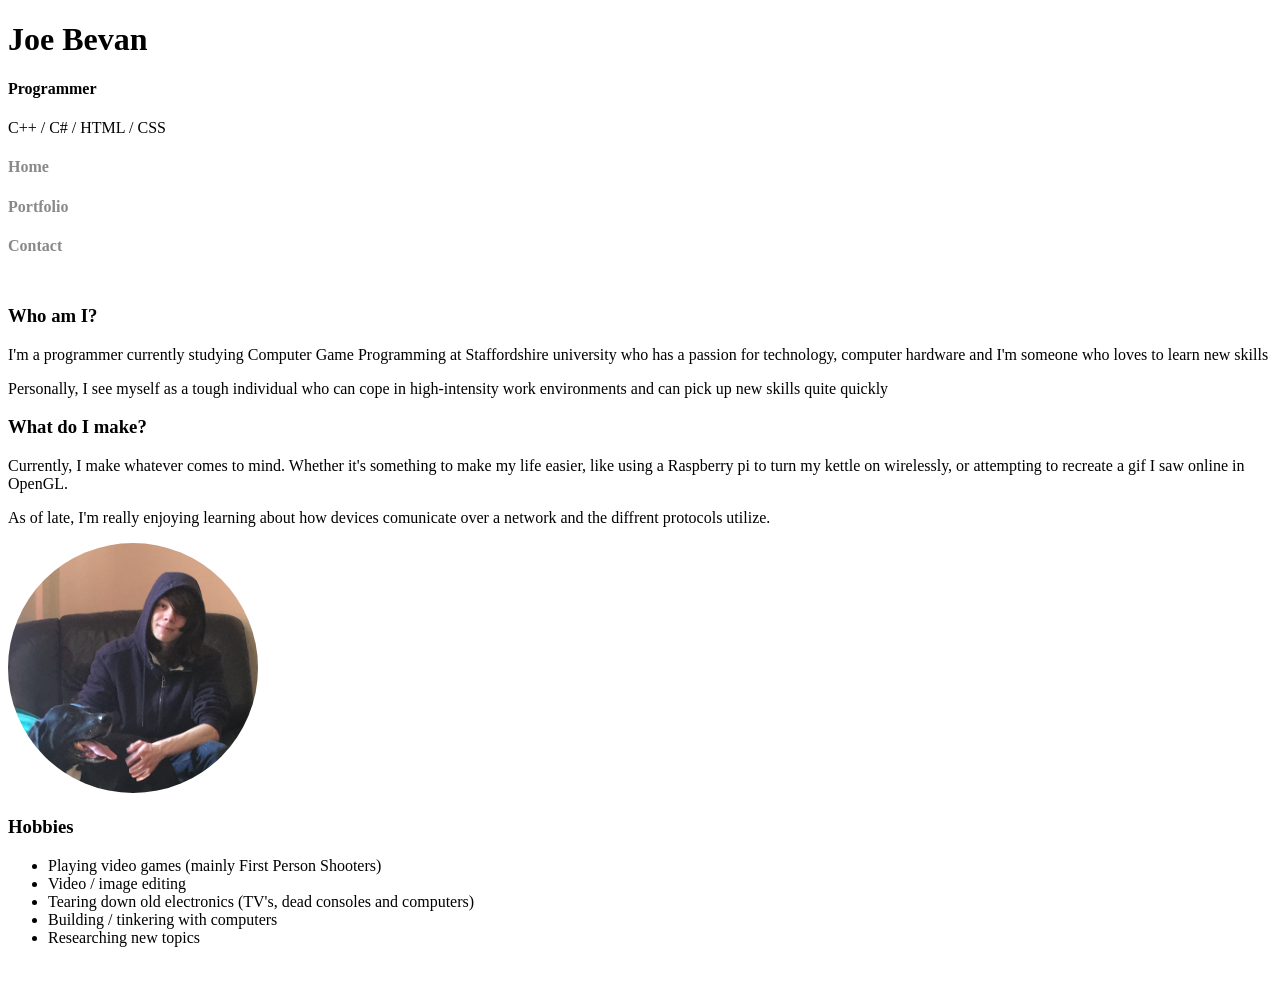
==== index.html @ a630e760 "Added new bullet point to index.html" ====
﻿<!DOCTYPE html>
<html lang="en">
<head>
    <meta charset="utf-8" />
    <title>Home</title>

    <link href="StyleSheet.css" rel="stylesheet" />
    <link href="Content/bootstrap.min.css" rel="stylesheet" />
    <script src="Scripts/jquery-3.0.0.min.js"></script>
    <script src="Scripts/bootstrap.min.js"></script>

</head>

<body>
    <div class="TopBanner">
        <!--Nav bar-->
            <div class="jumbotron text-center shadow">
                <h1>Joe Bevan</h1>
                <h4>Programmer</h4>
                <p>C++ / C# / HTML / CSS</p>

                <div class="container">
                    <div class="row">
                        <div class="col-lg-4 col-md-4 col-sm-12">
                            <a href="#"><h4>Home</h4></a>
                        </div>

                        <div class="col-lg-4 col-md-4 col-sm-12">
                            <a href="Portfolio.html"><h4>Portfolio</h4></a>
                        </div>

                        <div class="col-lg-4 col-md-4 col-sm-12">
                            <a href="ContactMe.html"><h4>Contact</h4></a>
                        </div>

                    </div>
                </div>
            </div>
    </div>


    <div class="Content">
        <div class="container shadow">
            <div class="padding row">
                <!--Who I am-->
                <div class="col-sm-12 col-md-6 col-lg-4">
                    <h3>Who am I?</h3>
                    <p>I'm a programmer currently studying Computer Game Programming at Staffordshire university who has a passion for technology, computer hardware and I'm someone who loves to learn new skills</p>
                    <p>Personally, I see myself as a tough individual who can cope in high-intensity work environments and can pick up new skills quite quickly</p>
                </div>

                <!--What I make-->
                <div class="col-sm-12 col-md-6 col-lg-4">
                    <h3>What do I make?</h3>
                    <p>Currently, I make whatever comes to mind. Whether it's something to make my life easier, like using a Raspberry pi to turn my kettle on wirelessly, or attempting to recreate a gif I saw online in OpenGL.</p>
                    <p>As of late, I'm really enjoying learning about how devices comunicate over a network and the diffrent protocols utilize.</p>
                </div>

                <!--Profile picture-->
                <div class="col-sm-12 col-md-6 col-lg-4 text-center">
                    <img id="rcorners1" src="Images/Social_profile_pic.png" width="250" height="250" alt="A picture of me" />
                </div>

                <!--Hobbies-->
                <div class="col-sm-12 col-md-6 col-lg-4">
                    <h3>Hobbies</h3>
                    <ul>
                    	<li>Playing video games (mainly First Person Shooters)</li>
                    	<li>Video / image editing</li>
                        <li>Tearing down old electronics (TV's, dead consoles and computers)</li>
                        <li>Building / tinkering with computers</li>
                        <li>Researching new topics</li> 

                    </ul>
                </div>


            </div>
        </div> 
    </div>


</body>
</html>
---- StyleSheet.css ----
﻿div a:link {
    color: #898989;
    text-decoration: none;
}

/* visited link */
div a:visited {
    color: #898989;
    text-decoration: none;
}

/* mouse over link */
div a:hover {
    color: lightgrey;
    text-decoration: none;
}

/* selected link */
div a:active {
    color: black;
    text-decoration: none;
}


.padding {
    padding-top: 10px;
    padding-bottom: 10px;
}


#rcorners1 {
    border-radius: 50%;
}

.TopBanner {
    animation: TopBannerSlide 1s normal;
}

.Content {
    animation: ContentSlide 1.5s normal;
}

@keyframes TopBannerSlide {
    0% {
        transform: translate(0px, -400px);
        opacity: 0;
        animation-timing-function: ease-out;
    }
    50% {
        transform: translate(0px, 0px);
        opacity: 30;
    }
    100% {
        transform: translate(0px, 0px);
        opacity: 100;
   
    }
}

@keyframes ContentSlide {
    0% {
        opacity: 0;
        transform: translate(0px, 600px);
        animation-timing-function: ease-out;
    }

    50% {
        opacity: 20;
        transform: translate(0px, 0px);
    }

    100% {
        transform: translate(0px, 0px);
        opacity: 100;
    }
}
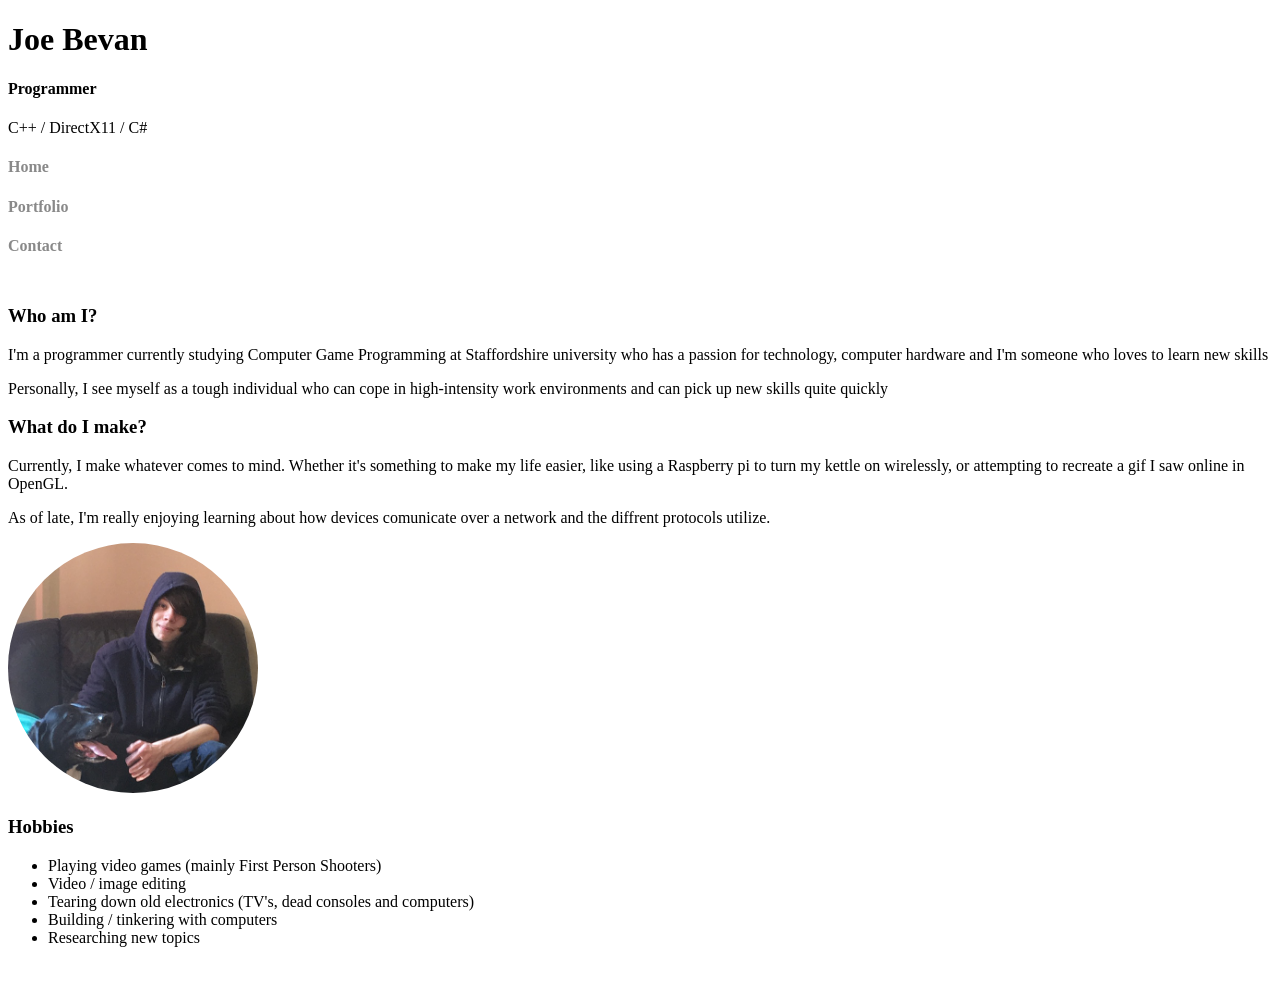
==== commit 3abb5d3f: "Updated index.html - Updated C++ / C# / HTML / CSS to reflect more of what I do" ====
--- a/index.html
+++ b/index.html
@@ -17,7 +17,7 @@
             <div class="jumbotron text-center shadow">
                 <h1>Joe Bevan</h1>
                 <h4>Programmer</h4>
-                <p>C++ / C# / HTML / CSS</p>
+                <p>C++ / DirectX11 / C#</p>
 
                 <div class="container">
                     <div class="row">
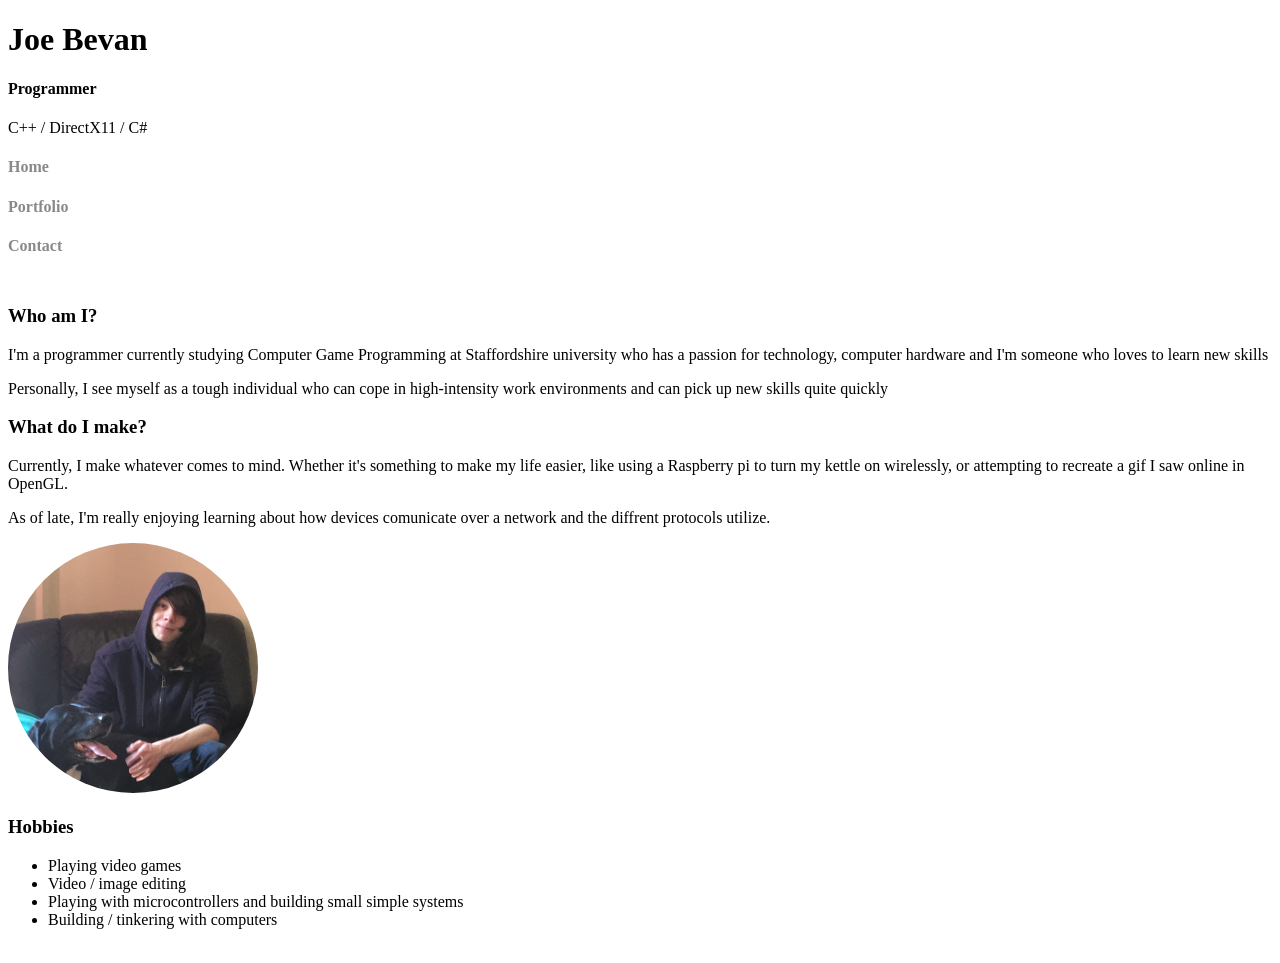
==== commit 9aa31931: "Re-ordered Portfolio - made most recent things at the top - Tweeked index.html to show my hobbies be" ====
--- a/index.html
+++ b/index.html
@@ -1,84 +1,92 @@
-﻿<!DOCTYPE html>
+﻿
+<!DOCTYPE html>
 <html lang="en">
+
 <head>
-    <meta charset="utf-8" />
-    <title>Home</title>
+  <meta charset="utf-8" />
+  <title>Home</title>
 
-    <link href="StyleSheet.css" rel="stylesheet" />
-    <link href="Content/bootstrap.min.css" rel="stylesheet" />
-    <script src="Scripts/jquery-3.0.0.min.js"></script>
-    <script src="Scripts/bootstrap.min.js"></script>
+  <link href="StyleSheet.css" rel="stylesheet" />
+  <link href="Content/bootstrap.min.css" rel="stylesheet" />
+  <script src="Scripts/jquery-3.0.0.min.js"></script>
+  <script src="Scripts/bootstrap.min.js"></script>
 
 </head>
 
 <body>
-    <div class="TopBanner">
-        <!--Nav bar-->
-            <div class="jumbotron text-center shadow">
-                <h1>Joe Bevan</h1>
-                <h4>Programmer</h4>
-                <p>C++ / DirectX11 / C#</p>
+  <div class="TopBanner">
+    <!--Nav bar-->
+    <div class="jumbotron text-center shadow">
+      <h1>Joe Bevan</h1>
+      <h4>Programmer</h4>
+      <p>C++ / DirectX11 / C#</p>
 
-                <div class="container">
-                    <div class="row">
-                        <div class="col-lg-4 col-md-4 col-sm-12">
-                            <a href="#"><h4>Home</h4></a>
-                        </div>
+      <div class="container">
+        <div class="row">
+          <div class="col-lg-4 col-md-4 col-sm-12">
+            <a href="#">
+              <h4>Home</h4>
+            </a>
+          </div>
 
-                        <div class="col-lg-4 col-md-4 col-sm-12">
-                            <a href="Portfolio.html"><h4>Portfolio</h4></a>
-                        </div>
+          <div class="col-lg-4 col-md-4 col-sm-12">
+            <a href="Portfolio.html">
+              <h4>Portfolio</h4>
+            </a>
+          </div>
 
-                        <div class="col-lg-4 col-md-4 col-sm-12">
-                            <a href="ContactMe.html"><h4>Contact</h4></a>
-                        </div>
+          <div class="col-lg-4 col-md-4 col-sm-12">
+            <a href="ContactMe.html">
+              <h4>Contact</h4>
+            </a>
+          </div>
 
-                    </div>
-                </div>
-            </div>
+        </div>
+      </div>
     </div>
+  </div>
 
 
-    <div class="Content">
-        <div class="container shadow">
-            <div class="padding row">
-                <!--Who I am-->
-                <div class="col-sm-12 col-md-6 col-lg-4">
-                    <h3>Who am I?</h3>
-                    <p>I'm a programmer currently studying Computer Game Programming at Staffordshire university who has a passion for technology, computer hardware and I'm someone who loves to learn new skills</p>
-                    <p>Personally, I see myself as a tough individual who can cope in high-intensity work environments and can pick up new skills quite quickly</p>
-                </div>
+  <div class="Content">
+    <div class="container shadow">
+      <div class="padding row">
+        <!--Who I am-->
+        <div class="col-sm-12 col-md-6 col-lg-4">
+          <h3>Who am I?</h3>
+          <p>I'm a programmer currently studying Computer Game Programming at Staffordshire university who has a passion for technology, computer hardware and I'm someone who loves to learn new skills</p>
+          <p>Personally, I see myself as a tough individual who can cope in high-intensity work environments and can pick up new skills quite quickly</p>
+        </div>
 
-                <!--What I make-->
-                <div class="col-sm-12 col-md-6 col-lg-4">
-                    <h3>What do I make?</h3>
-                    <p>Currently, I make whatever comes to mind. Whether it's something to make my life easier, like using a Raspberry pi to turn my kettle on wirelessly, or attempting to recreate a gif I saw online in OpenGL.</p>
-                    <p>As of late, I'm really enjoying learning about how devices comunicate over a network and the diffrent protocols utilize.</p>
-                </div>
+        <!--What I make-->
+        <div class="col-sm-12 col-md-6 col-lg-4">
+          <h3>What do I make?</h3>
+          <p>Currently, I make whatever comes to mind. Whether it's something to make my life easier, like using a Raspberry pi to turn my kettle on wirelessly, or attempting to recreate a gif I saw online in OpenGL.</p>
+          <p>As of late, I'm really enjoying learning about how devices comunicate over a network and the diffrent protocols utilize.</p>
+        </div>
 
-                <!--Profile picture-->
-                <div class="col-sm-12 col-md-6 col-lg-4 text-center">
-                    <img id="rcorners1" src="Images/Social_profile_pic.png" width="250" height="250" alt="A picture of me" />
-                </div>
+        <!--Profile picture-->
+        <div class="col-sm-12 col-md-6 col-lg-4 text-center">
+          <img id="rcorners1" src="Images/Social_profile_pic.png" width="250" height="250" alt="A picture of me" />
+        </div>
 
-                <!--Hobbies-->
-                <div class="col-sm-12 col-md-6 col-lg-4">
-                    <h3>Hobbies</h3>
-                    <ul>
-                    	<li>Playing video games (mainly First Person Shooters)</li>
-                    	<li>Video / image editing</li>
-                        <li>Tearing down old electronics (TV's, dead consoles and computers)</li>
-                        <li>Building / tinkering with computers</li>
-                        <li>Researching new topics</li> 
+        <!--Hobbies-->
+        <div class="col-sm-12 col-md-6 col-lg-4">
+          <h3>Hobbies</h3>
+          <ul>
+            <li>Playing video games</li>
+            <li>Video / image editing</li>
+            <li>Playing with microcontrollers and building small simple systems</li>
+            <li>Building / tinkering with computers</li>
 
-                    </ul>
-                </div>
+          </ul>
+        </div>
 
 
-            </div>
-        </div> 
+      </div>
     </div>
+  </div>
 
 
 </body>
+
 </html>
--- a/StyleSheet.css
+++ b/StyleSheet.css
@@ -1,76 +1,75 @@
-﻿div a:link {
-    color: #898989;
-    text-decoration: none;
+div a:link {
+  color: #898989;
+  text-decoration: none;
 }
 
 /* visited link */
 div a:visited {
-    color: #898989;
-    text-decoration: none;
+  color: #898989;
+  text-decoration: none;
 }
 
 /* mouse over link */
 div a:hover {
-    color: lightgrey;
-    text-decoration: none;
+  color: lightgrey;
+  text-decoration: none;
 }
 
 /* selected link */
 div a:active {
-    color: black;
-    text-decoration: none;
+  color: black;
+  text-decoration: none;
 }
 
-
 .padding {
-    padding-top: 10px;
-    padding-bottom: 10px;
+  padding-top: 10px;
+  padding-bottom: 10px;
 }
 
-
 #rcorners1 {
-    border-radius: 50%;
+  border-radius: 50%;
 }
 
 .TopBanner {
-    animation: TopBannerSlide 1s normal;
+  animation: TopBannerSlide 1s normal;
 }
 
 .Content {
-    animation: ContentSlide 1.5s normal;
+  animation: ContentSlide 1.5s normal;
 }
 
 @keyframes TopBannerSlide {
-    0% {
-        transform: translate(0px, -400px);
-        opacity: 0;
-        animation-timing-function: ease-out;
-    }
-    50% {
-        transform: translate(0px, 0px);
-        opacity: 30;
-    }
-    100% {
-        transform: translate(0px, 0px);
-        opacity: 100;
-   
-    }
+  0% {
+    transform: translate(0px, -400px);
+    opacity: 0;
+    animation-timing-function: ease-out;
+  }
+
+  50% {
+    transform: translate(0px, 0px);
+    opacity: 30;
+  }
+
+  100% {
+    transform: translate(0px, 0px);
+    opacity: 100;
+  }
 }
 
 @keyframes ContentSlide {
-    0% {
-        opacity: 0;
-        transform: translate(0px, 600px);
-        animation-timing-function: ease-out;
-    }
+  0% {
+    opacity: 0;
+    transform: translate(0px, 600px);
+    animation-timing-function: ease-out;
+  }
 
-    50% {
-        opacity: 20;
-        transform: translate(0px, 0px);
-    }
+  50% {
+    opacity: 20;
+    transform: translate(0px, 0px);
+  }
 
-    100% {
-        transform: translate(0px, 0px);
-        opacity: 100;
-    }
+  100% {
+    transform: translate(0px, 0px);
+    opacity: 100;
+  }
 }
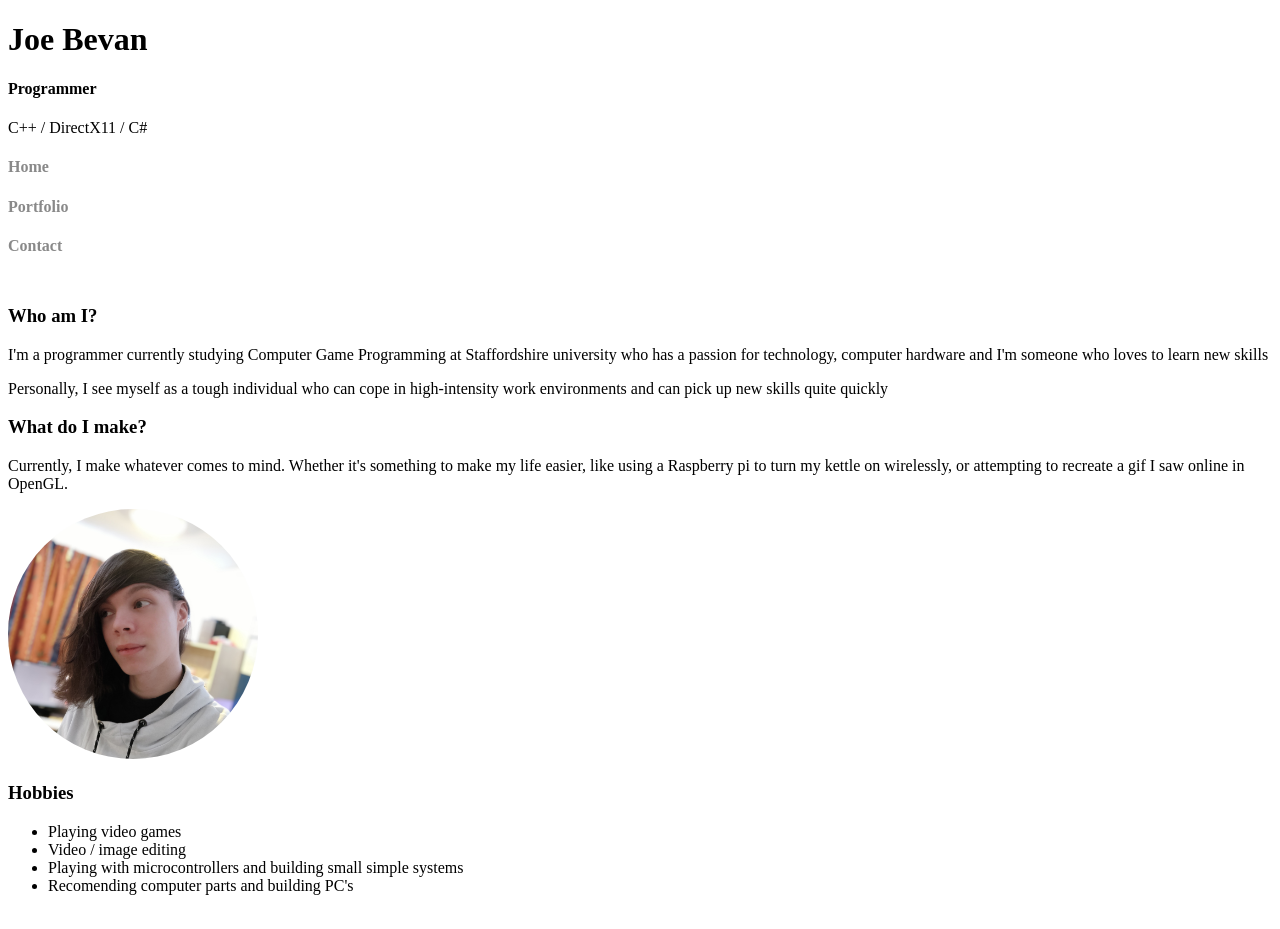
==== commit 77727623: "Added to portfolio, changed profile picture" ====
--- a/index.html
+++ b/index.html
@@ -61,12 +61,12 @@
         <div class="col-sm-12 col-md-6 col-lg-4">
           <h3>What do I make?</h3>
           <p>Currently, I make whatever comes to mind. Whether it's something to make my life easier, like using a Raspberry pi to turn my kettle on wirelessly, or attempting to recreate a gif I saw online in OpenGL.</p>
-          <p>As of late, I'm really enjoying learning about how devices comunicate over a network and the diffrent protocols utilize.</p>
+          <p></p>
         </div>
 
         <!--Profile picture-->
         <div class="col-sm-12 col-md-6 col-lg-4 text-center">
-          <img id="rcorners1" src="Images/Social_profile_pic.png" width="250" height="250" alt="A picture of me" />
+          <img id="rcorners1" src="Images/Selfie_pfp.jpg" width="250" height="250" alt="A picture of me" />
         </div>
 
         <!--Hobbies-->
@@ -76,7 +76,7 @@
             <li>Playing video games</li>
             <li>Video / image editing</li>
             <li>Playing with microcontrollers and building small simple systems</li>
-            <li>Building / tinkering with computers</li>
+            <li>Recomending computer parts and building PC's</li>
 
           </ul>
         </div>
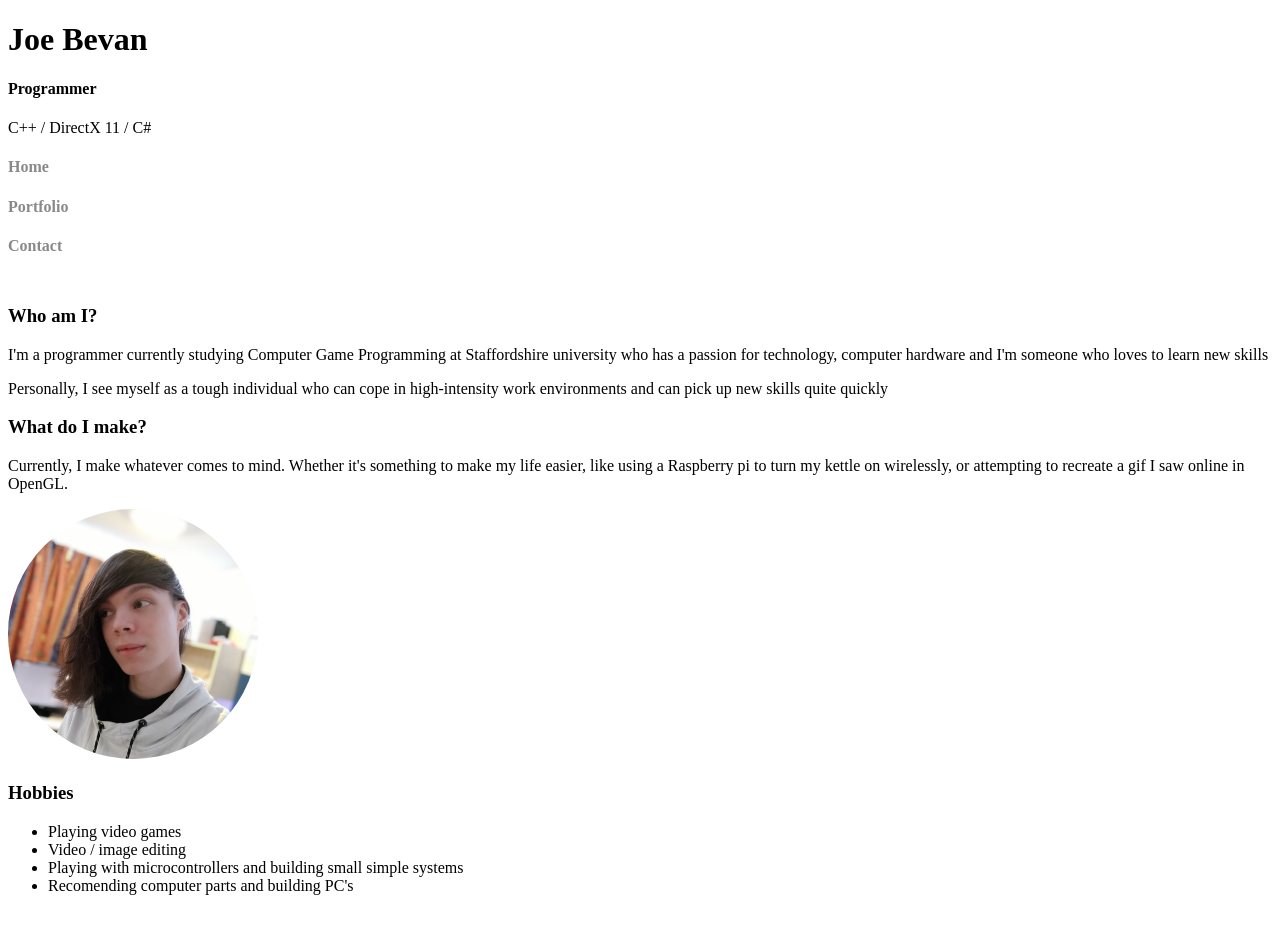
==== commit 2956ed8f: "Added discord bot to portfolio" ====
--- a/index.html
+++ b/index.html
@@ -19,7 +19,7 @@
     <div class="jumbotron text-center shadow">
       <h1>Joe Bevan</h1>
       <h4>Programmer</h4>
-      <p>C++ / DirectX11 / C#</p>
+      <p>C++ / DirectX 11 / C#</p>
 
       <div class="container">
         <div class="row">
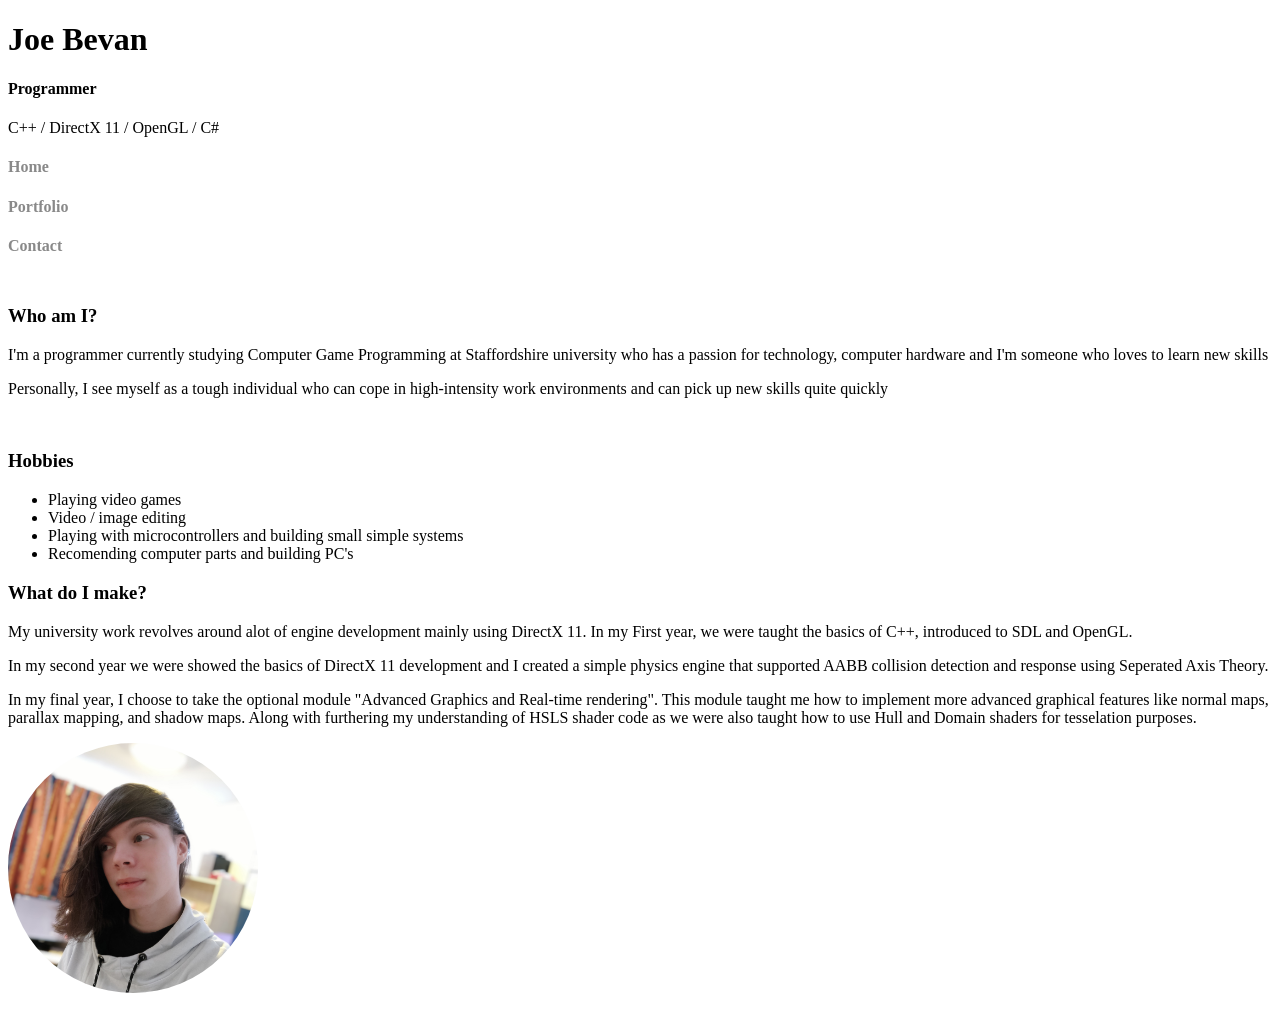
==== commit daa07351: "Updated portfolio - Added college work - Updated landing page to reflect more of what I do at uni" ====
--- a/index.html
+++ b/index.html
@@ -1,5 +1,4 @@
-﻿
-<!DOCTYPE html>
+﻿<!DOCTYPE html>
 <html lang="en">
 
 <head>
@@ -19,7 +18,7 @@
     <div class="jumbotron text-center shadow">
       <h1>Joe Bevan</h1>
       <h4>Programmer</h4>
-      <p>C++ / DirectX 11 / C#</p>
+      <p>C++ / DirectX 11 / OpenGL / C#</p>
 
       <div class="container">
         <div class="row">
@@ -53,35 +52,43 @@
         <!--Who I am-->
         <div class="col-sm-12 col-md-6 col-lg-4">
           <h3>Who am I?</h3>
-          <p>I'm a programmer currently studying Computer Game Programming at Staffordshire university who has a passion for technology, computer hardware and I'm someone who loves to learn new skills</p>
-          <p>Personally, I see myself as a tough individual who can cope in high-intensity work environments and can pick up new skills quite quickly</p>
+          <p>I'm a programmer currently studying Computer Game Programming at Staffordshire university who has a passion
+            for technology, computer hardware and I'm someone who loves to learn new skills</p>
+          <p>Personally, I see myself as a tough individual who can cope in high-intensity work environments and can
+            pick up new skills quite quickly</p>
+            <br>
+            <h3>Hobbies</h3>
+            <ul>
+              <li>Playing video games</li>
+              <li>Video / image editing</li>
+              <li>Playing with microcontrollers and building small simple systems</li>
+              <li>Recomending computer parts and building PC's</li>
+  
+            </ul>
         </div>
 
         <!--What I make-->
         <div class="col-sm-12 col-md-6 col-lg-4">
           <h3>What do I make?</h3>
-          <p>Currently, I make whatever comes to mind. Whether it's something to make my life easier, like using a Raspberry pi to turn my kettle on wirelessly, or attempting to recreate a gif I saw online in OpenGL.</p>
-          <p></p>
+          <p>My university work revolves around alot of engine development mainly using DirectX 11. In my First year, we
+            were taught the basics of C++, introduced to SDL and OpenGL.</p>
+          <p>In my second year we were showed the basics of DirectX 11 development and I created a simple
+            physics engine that supported AABB collision detection and response using Seperated Axis Theory.
+          </p>
+          <p>In my final year, I choose to take the optional module "Advanced Graphics and Real-time rendering". This
+            module
+            taught me how to implement more advanced graphical features like normal maps, parallax mapping, and shadow
+            maps.
+            Along with furthering my understanding of HSLS shader code as we were also taught how to use Hull and Domain
+            shaders
+            for tesselation purposes.
+          </p>
         </div>
 
         <!--Profile picture-->
         <div class="col-sm-12 col-md-6 col-lg-4 text-center">
           <img id="rcorners1" src="Images/Selfie_pfp.jpg" width="250" height="250" alt="A picture of me" />
         </div>
-
-        <!--Hobbies-->
-        <div class="col-sm-12 col-md-6 col-lg-4">
-          <h3>Hobbies</h3>
-          <ul>
-            <li>Playing video games</li>
-            <li>Video / image editing</li>
-            <li>Playing with microcontrollers and building small simple systems</li>
-            <li>Recomending computer parts and building PC's</li>
-
-          </ul>
-        </div>
-
-
       </div>
     </div>
   </div>
@@ -89,4 +96,4 @@
 
 </body>
 
-</html>
+</html>
--- a/StyleSheet.css
+++ b/StyleSheet.css
@@ -73,3 +73,14 @@
     opacity: 100;
   }
 }
+
+.box {
+  margin: auto;
+  width: 600px; 
+  height: auto;
+  padding: 20px;
+  box-sizing: border-box;
+  text-align: justify;
+  overflow-wrap: break-word;
+  word-wrap: break-word;
+}
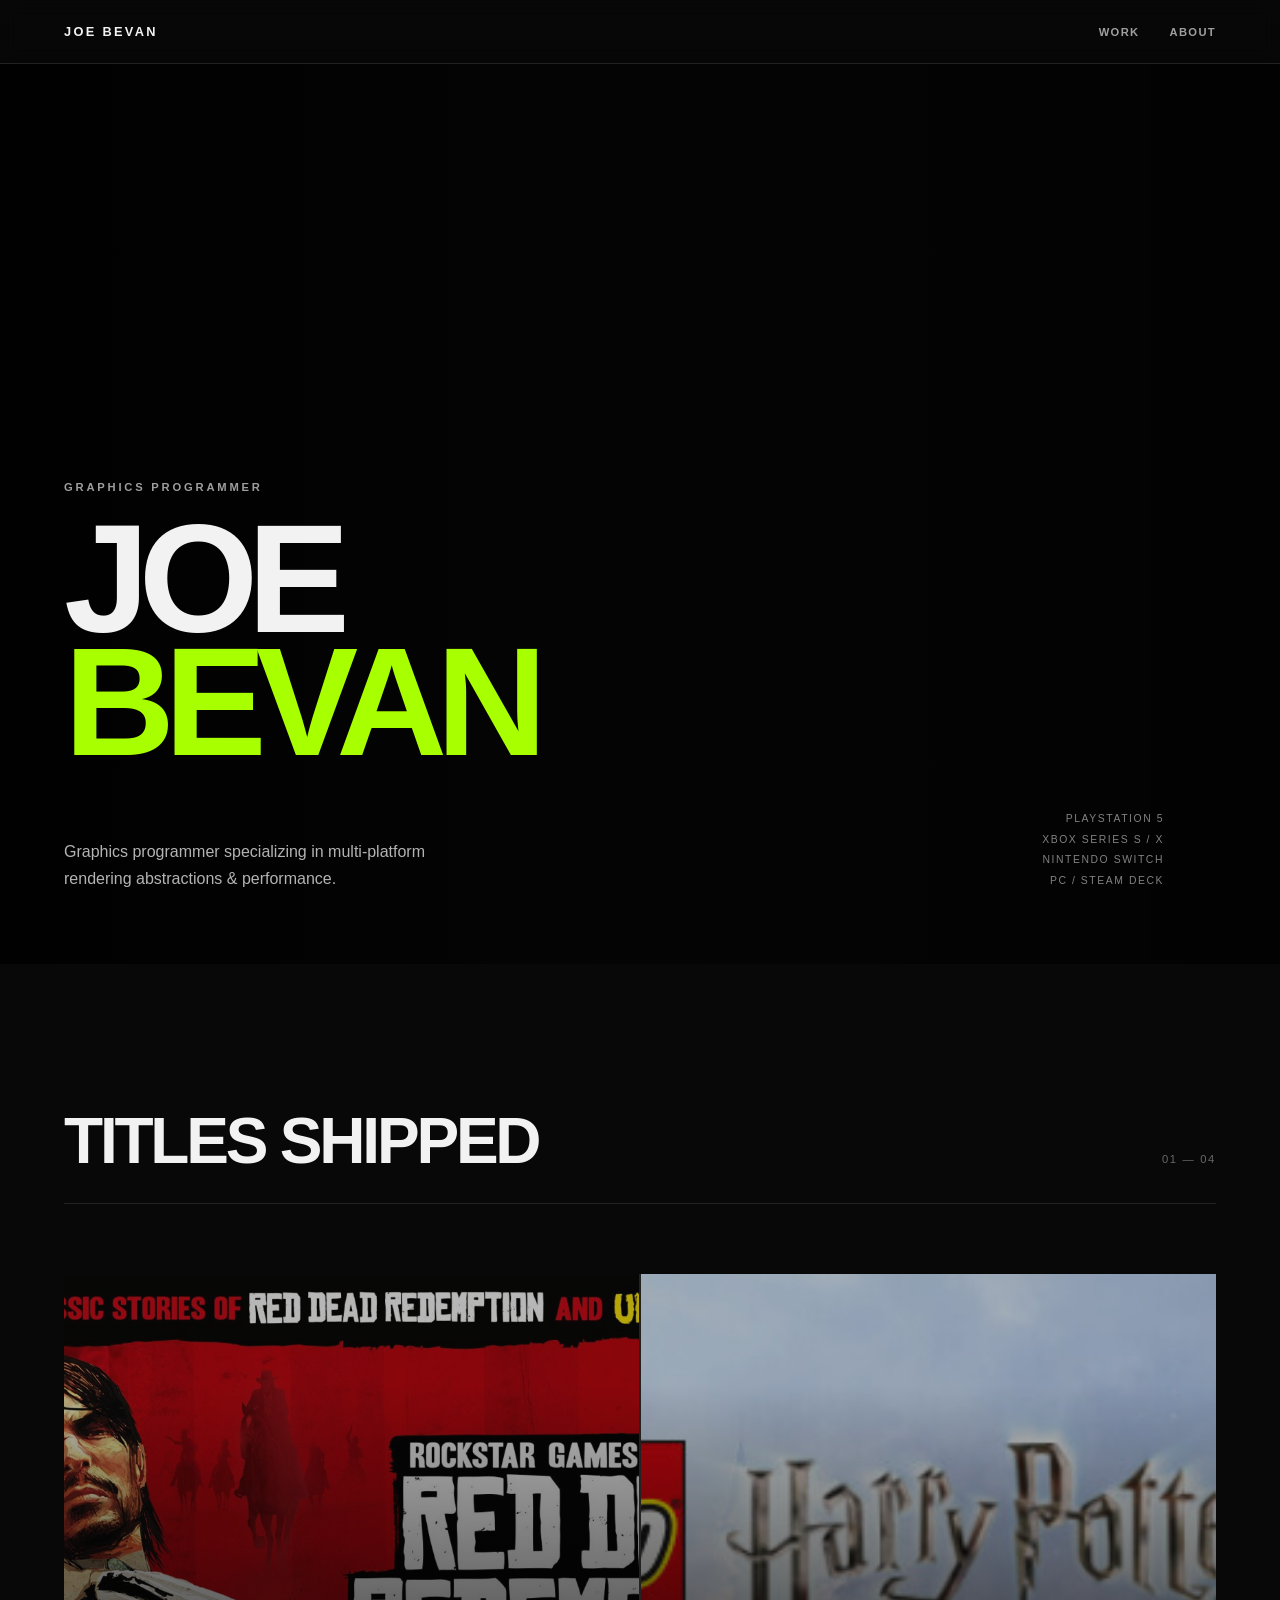
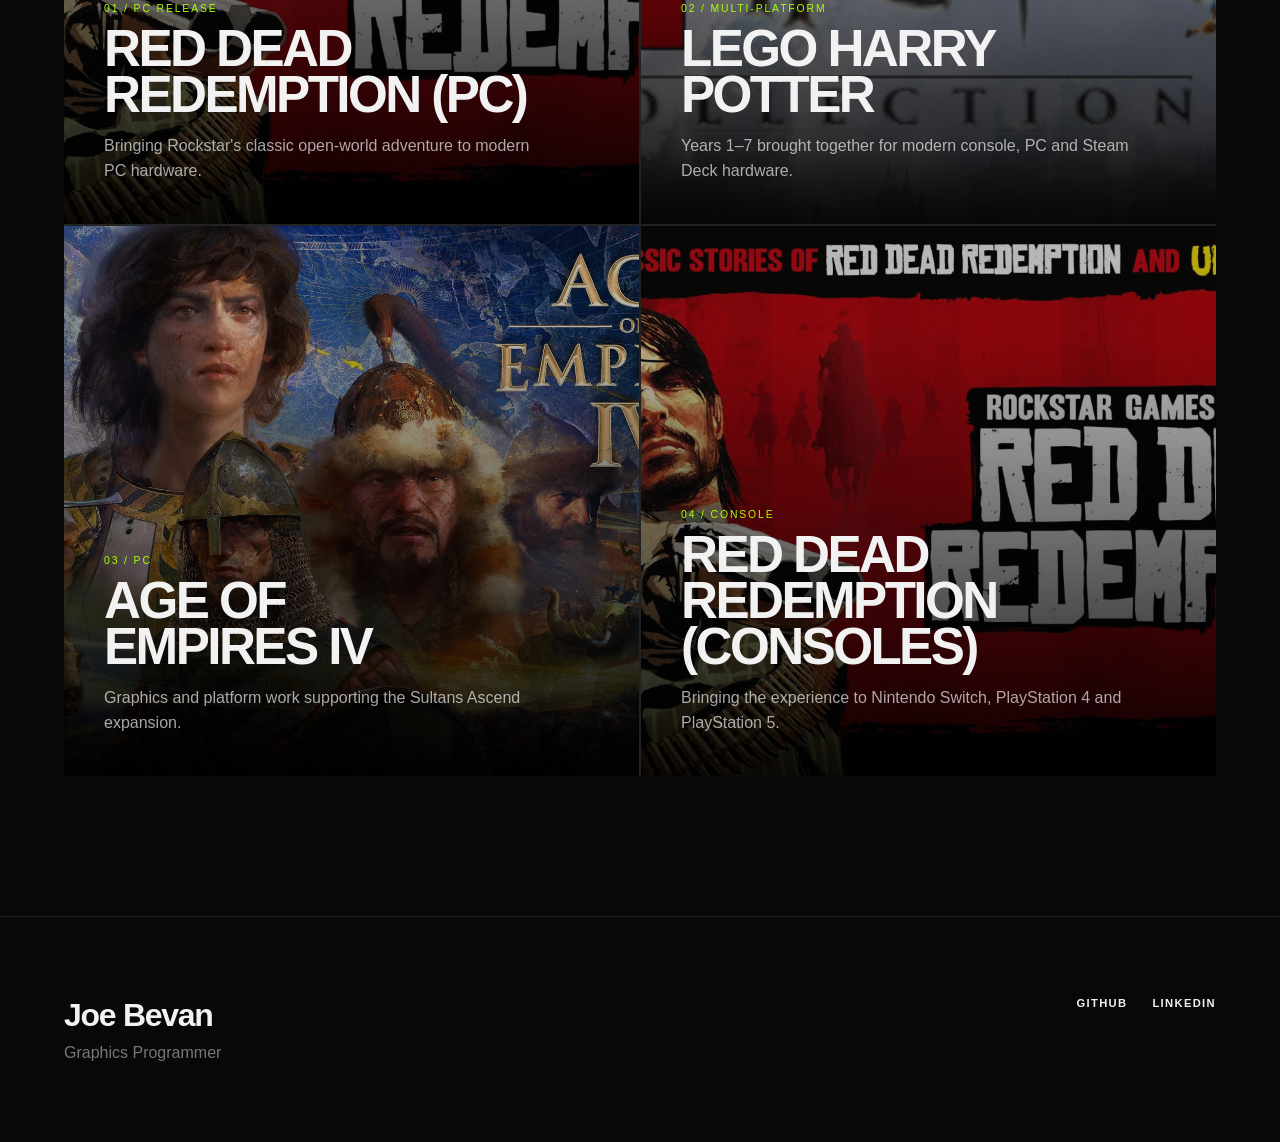
==== commit 0f29c5a8: "Portfolio 2026" ====
--- a/index.html
+++ b/index.html
@@ -1,99 +1,253 @@
-﻿<!DOCTYPE html>
+<!DOCTYPE html>
 <html lang="en">
-
-<head>
-  <meta charset="utf-8" />
-  <title>Home</title>
-
-  <link href="StyleSheet.css" rel="stylesheet" />
-  <link href="Content/bootstrap.min.css" rel="stylesheet" />
-  <script src="Scripts/jquery-3.0.0.min.js"></script>
-  <script src="Scripts/bootstrap.min.js"></script>
-
-</head>
-
-<body>
-  <div class="TopBanner">
-    <!--Nav bar-->
-    <div class="jumbotron text-center shadow">
-      <h1>Joe Bevan</h1>
-      <h4>Programmer</h4>
-      <p>C++ / DirectX 11 / OpenGL / C#</p>
-
-      <div class="container">
-        <div class="row">
-          <div class="col-lg-4 col-md-4 col-sm-12">
-            <a href="#">
-              <h4>Home</h4>
-            </a>
-          </div>
-
-          <div class="col-lg-4 col-md-4 col-sm-12">
-            <a href="Portfolio.html">
-              <h4>Portfolio</h4>
-            </a>
-          </div>
-
-          <div class="col-lg-4 col-md-4 col-sm-12">
-            <a href="ContactMe.html">
-              <h4>Contact</h4>
-            </a>
-          </div>
-
-        </div>
-      </div>
-    </div>
-  </div>
-
-
-  <div class="Content">
-    <div class="container shadow">
-      <div class="padding row">
-        <!--Who I am-->
-        <div class="col-sm-12 col-md-6 col-lg-4">
-          <h3>Who am I?</h3>
-          <p>I'm a programmer currently studying Computer Game Programming at Staffordshire university who has a passion
-            for technology, computer hardware and I'm someone who loves to learn new skills</p>
-          <p>Personally, I see myself as a tough individual who can cope in high-intensity work environments and can
-            pick up new skills quite quickly</p>
-            <br>
-            <h3>Hobbies</h3>
-            <ul>
-              <li>Playing video games</li>
-              <li>Video / image editing</li>
-              <li>Playing with microcontrollers and building small simple systems</li>
-              <li>Recomending computer parts and building PC's</li>
-  
-            </ul>
-        </div>
-
-        <!--What I make-->
-        <div class="col-sm-12 col-md-6 col-lg-4">
-          <h3>What do I make?</h3>
-          <p>My university work revolves around alot of engine development mainly using DirectX 11. In my First year, we
-            were taught the basics of C++, introduced to SDL and OpenGL.</p>
-          <p>In my second year we were showed the basics of DirectX 11 development and I created a simple
-            physics engine that supported AABB collision detection and response using Seperated Axis Theory.
-          </p>
-          <p>In my final year, I choose to take the optional module "Advanced Graphics and Real-time rendering". This
-            module
-            taught me how to implement more advanced graphical features like normal maps, parallax mapping, and shadow
-            maps.
-            Along with furthering my understanding of HSLS shader code as we were also taught how to use Hull and Domain
-            shaders
-            for tesselation purposes.
-          </p>
-        </div>
-
-        <!--Profile picture-->
-        <div class="col-sm-12 col-md-6 col-lg-4 text-center">
-          <img id="rcorners1" src="Images/Selfie_pfp.jpg" width="250" height="250" alt="A picture of me" />
-        </div>
-      </div>
-    </div>
-  </div>
-
-
-</body>
-
-</html>+	<head>
+		<meta charset="UTF-8">
+		<meta name="viewport" content="width=device-width, initial-scale=1.0">
+		<link rel="stylesheet" href="assets/css/index.css"/>
+		<title>Joe Bevan — Graphics Programmer</title>
+	</head>
+
+
+	<body>
+
+		<!-- Navigation -->
+
+		<nav>
+			<a href="#" class="logo">
+				Joe Bevan
+			</a>
+
+			<ul class="nav-links">
+				<li><a href="#work">Work</a></li>
+				<li><a href="aboutMe.html">About</a></li>
+			</ul>
+		</nav>
+
+
+		<!-- Hero -->
+
+		<header class="hero">
+
+			<div class="hero-content">
+
+				<div class="eyebrow">
+					Graphics Programmer
+				</div>
+
+				<h1>
+					Joe
+					<span>Bevan</span>
+				</h1>
+
+				<div class="hero-bottom">
+
+					<p class="hero-description">
+						Graphics programmer specializing in 
+						multi-platform rendering abstractions & performance.
+					</p>
+
+					<div class="platforms">
+						PlayStation 5<br>
+						Xbox Series S / X<br>
+						Nintendo Switch<br>
+						PC / Steam Deck
+					</div>
+
+				</div>
+
+			</div>
+
+		</header>
+
+
+		<!-- Work -->
+
+		<main id="work">
+
+			<section>
+
+				<div class="section-heading">
+					<h2>Titles shipped</h2>
+					<span class="section-number">01 — 04</span>
+				</div>
+
+
+				<div class="projects">
+
+					<!-- RDR PC -->
+
+					<a
+						class="project"
+						href="https://store.steampowered.com/app/2668510/Red_Dead_Redemption/"
+						target="_blank"
+					>
+
+						<img
+							src="images/ShippedTitles/RDR.jpg"
+							alt="Red Dead Redemption PC"
+						>
+
+						<div class="project-content">
+
+							<div class="project-meta">
+								01 / PC Release
+							</div>
+
+							<h3>
+								Red Dead<br>
+								Redemption (PC)
+							</h3>
+
+							<p class="project-description">
+								Bringing Rockstar's classic open-world adventure
+								to modern PC hardware.
+							</p>
+
+						</div>
+
+					</a>
+
+
+					<!-- LEGO -->
+
+					<a
+						class="project"
+						href="https://store.steampowered.com/app/2950340/LEGO_Harry_Potter_Collection/"
+						target="_blank"
+					>
+
+						<img
+							src="images/ShippedTitles/LHPC.jpg"
+							alt="LEGO Harry Potter Collection"
+						>
+
+						<div class="project-content">
+
+							<div class="project-meta">
+								02 / Multi-platform
+							</div>
+
+							<h3>
+								LEGO Harry<br>
+								Potter
+							</h3>
+
+							<p class="project-description">
+								Years 1–7 brought together for modern console,
+								PC and Steam Deck hardware.
+							</p>
+
+						</div>
+
+					</a>
+
+
+					<!-- AOE -->
+
+					<a
+						class="project"
+						href="https://store.steampowered.com/app/1466860/Age_of_Empires_IV_Anniversary_Edition/"
+						target="_blank"
+					>
+
+						<img
+							src="images/ShippedTitles/AOE4.png"
+							alt="Age of Empires IV"
+						>
+
+						<div class="project-content">
+
+							<div class="project-meta">
+								03 / PC
+							</div>
+
+							<h3>
+								Age of<br>
+								Empires IV
+							</h3>
+
+							<p class="project-description">
+								Graphics and platform work supporting the
+								Sultans Ascend expansion.
+							</p>
+
+						</div>
+
+					</a>
+
+
+					<!-- RDR Console -->
+
+					<a
+						class="project"
+						href="https://store.playstation.com/en-gb/concept/10006164/"
+						target="_blank"
+					>
+
+						<img
+							src="images/ShippedTitles/RDR.jpg"
+							alt="Red Dead Redemption (console)"
+						>
+
+						<div class="project-content">
+
+							<div class="project-meta">
+								04 / Console
+							</div>
+
+							<h3>
+								Red Dead<br>
+								Redemption (Consoles)
+							</h3>
+
+							<p class="project-description">
+								Bringing the experience to Nintendo Switch,
+								PlayStation 4 and PlayStation 5.
+							</p>
+
+						</div>
+
+					</a>
+
+				</div>
+
+			</section>
+		</main>
+
+
+		<!-- Footer -->
+
+		<footer>
+
+			<div>
+
+				<h2>
+					Joe Bevan
+				</h2>
+
+				<p>
+					Graphics Programmer
+				</p>
+
+			</div>
+
+
+			<div class="socials">
+
+				<a
+					href="https://github.com/Joe-Bevan"
+					target="_blank"
+				>
+					GitHub
+				</a>
+
+				<a
+					href="https://www.linkedin.com/in/joe-bevan07/"
+					target="_blank"
+				>
+					LinkedIn
+				</a>
+
+			</div>
+
+		</footer>
--- a/assets/css/index.css
+++ b/assets/css/index.css
@@ -0,0 +1,420 @@
+* {
+    box-sizing: border-box;
+    margin: 0;
+    padding: 0;
+}
+
+html {
+    scroll-behavior: smooth;
+}
+
+body {
+    background: #080808;
+    color: #f2f2f2;
+    font-family: Arial, Helvetica, sans-serif;
+}
+
+a {
+    color: inherit;
+    text-decoration: none;
+}
+
+/* -----------------------------
+									           NAV
+									        ----------------------------- */
+
+nav {
+    position: sticky;
+    top: 0;
+    left: 0;
+
+    width: 100%;
+
+    z-index: 1000;
+
+    display: flex;
+    justify-content: space-between;
+    align-items: center;
+
+    min-height: 64px;
+    padding: 20px 5vw;
+
+    background: rgba(8, 8, 8, 0.72);
+    border-bottom: 1px solid #222;
+
+    /* Keeps the title bar visually separate from page content. */
+    backdrop-filter: blur(10px);
+    -webkit-backdrop-filter: blur(10px);
+}
+
+.logo {
+    font-size: 0.8rem;
+    font-weight: bold;
+    letter-spacing: 0.18em;
+    text-transform: uppercase;
+}
+
+.nav-links {
+    display: flex;
+    gap: 30px;
+
+    list-style: none;
+
+    font-size: 0.7rem;
+    font-weight: bold;
+    letter-spacing: 0.12em;
+    text-transform: uppercase;
+}
+
+.nav-links a {
+    opacity: 0.65;
+    transition: opacity 0.2s ease;
+}
+
+.nav-links a:hover {
+    opacity: 1;
+}
+
+/* -----------------------------
+									           HERO
+									        ----------------------------- */
+
+.hero {
+    position: relative;
+    height: 100vh;
+    min-height: 700px;
+
+    display: flex;
+    align-items: flex-end;
+
+    overflow: hidden;
+
+    background-image:
+        linear-gradient(
+            90deg,
+            rgba(0, 0, 0, 0.9) 0%,
+            rgba(0, 0, 0, 0.45) 50%,
+            rgba(0, 0, 0, 0.75) 100%
+        ),
+        linear-gradient(0deg, #080808 0%, transparent 50%),
+        url("../images/ShippedTitles/RDR_PC.jpg");
+
+    background-size: cover;
+    background-position: center;
+}
+
+.hero-content {
+    width: 100%;
+    padding: 0 5vw 8vh;
+}
+
+.eyebrow {
+    margin-bottom: 25px;
+
+    font-size: 0.7rem;
+    font-weight: bold;
+    letter-spacing: 0.25em;
+    text-transform: uppercase;
+
+    opacity: 0.65;
+}
+
+.hero h1 {
+    max-width: 1000px;
+
+    font-size: clamp(5rem, 12vw, 12rem);
+    line-height: 0.8;
+
+    letter-spacing: -0.07em;
+    text-transform: uppercase;
+}
+
+.hero h1 span {
+    display: block;
+    color: #a8ff00;
+}
+
+.hero-bottom {
+    display: flex;
+    justify-content: space-between;
+    align-items: flex-end;
+
+    max-width: 1100px;
+
+    margin-top: 45px;
+}
+
+.hero-description {
+    max-width: 430px;
+
+    font-size: 1rem;
+    line-height: 1.7;
+
+    color: rgba(255, 255, 255, 0.7);
+}
+
+.platforms {
+    text-align: right;
+
+    font-size: 0.65rem;
+    line-height: 2;
+
+    letter-spacing: 0.15em;
+    text-transform: uppercase;
+
+    color: rgba(255, 255, 255, 0.5);
+}
+
+/* -----------------------------
+									           SECTION
+									        ----------------------------- */
+
+section {
+    padding: 140px 5vw;
+}
+
+.section-heading {
+    display: flex;
+    justify-content: space-between;
+    align-items: baseline;
+
+    margin-bottom: 70px;
+
+    border-bottom: 1px solid #222;
+    padding-bottom: 25px;
+}
+
+.section-heading h2 {
+    font-size: clamp(2rem, 5vw, 5rem);
+    letter-spacing: -0.05em;
+    text-transform: uppercase;
+}
+
+.section-number {
+    font-size: 0.7rem;
+    letter-spacing: 0.15em;
+    opacity: 0.4;
+}
+
+/* -----------------------------
+    PROJECT GRID
+----------------------------- */
+
+.projects {
+    display: grid;
+    grid-template-columns: repeat(2, 1fr);
+    gap: 2px;
+
+    background: #222;
+}
+
+.project {
+    position: relative;
+
+    min-height: 550px;
+
+    display: flex;
+    align-items: flex-end;
+
+    overflow: hidden;
+
+    background: #111;
+}
+
+.project img {
+    position: absolute;
+    inset: 0;
+
+    width: 100%;
+    height: 100%;
+
+    object-fit: cover;
+
+    opacity: 0.7;
+
+    transition:
+        transform 0.6s ease,
+        opacity 0.6s ease;
+}
+
+.project:hover img {
+    transform: scale(1.05);
+    opacity: 0.9;
+}
+
+.project::after {
+    content: "";
+
+    position: absolute;
+    inset: 0;
+
+    background: linear-gradient(transparent 20%, rgba(0, 0, 0, 0.9) 100%);
+}
+
+.project-content {
+    position: relative;
+    z-index: 2;
+
+    width: 100%;
+
+    padding: 40px;
+}
+
+.project-meta {
+    margin-bottom: 12px;
+
+    font-size: 0.65rem;
+    letter-spacing: 0.18em;
+    text-transform: uppercase;
+
+    color: #a8ff00;
+}
+
+.project h3 {
+    margin-bottom: 15px;
+
+    font-size: clamp(2rem, 4vw, 4rem);
+    line-height: 0.9;
+
+    letter-spacing: -0.05em;
+    text-transform: uppercase;
+}
+
+.project-description {
+    max-width: 450px;
+
+    color: rgba(255, 255, 255, 0.65);
+
+    line-height: 1.6;
+}
+
+/* -----------------------------
+									           TECHNICAL STATEMENT
+									        ----------------------------- */
+
+.statement {
+    min-height: 80vh;
+
+    display: flex;
+    align-items: center;
+
+    border-top: 1px solid #222;
+    border-bottom: 1px solid #222;
+}
+
+.statement-inner {
+    max-width: 1100px;
+}
+
+.statement h2 {
+    font-size: clamp(3rem, 7vw, 8rem);
+    line-height: 0.95;
+
+    letter-spacing: -0.06em;
+    text-transform: uppercase;
+}
+
+.statement h2 span {
+    color: #a8ff00;
+}
+
+.statement p {
+    max-width: 650px;
+
+    margin-top: 50px;
+
+    font-size: 1.1rem;
+    line-height: 1.8;
+
+    color: rgba(255, 255, 255, 0.55);
+}
+
+/* -----------------------------
+									           FOOTER
+									        ----------------------------- */
+
+footer {
+    padding: 80px 5vw;
+
+    display: flex;
+    justify-content: space-between;
+
+    border-top: 1px solid #222;
+}
+
+footer h2 {
+    font-size: 2rem;
+    letter-spacing: -0.04em;
+}
+
+footer p {
+    margin-top: 10px;
+
+    color: rgba(255, 255, 255, 0.45);
+}
+
+.socials {
+    display: flex;
+    gap: 25px;
+
+    font-size: 0.7rem;
+    font-weight: bold;
+
+    letter-spacing: 0.12em;
+    text-transform: uppercase;
+}
+
+/* -----------------------------
+									           MOBILE
+									        ----------------------------- */
+
+@media (max-width: 700px) {
+    nav {
+        padding: 22px 6vw;
+    }
+
+    .nav-links {
+        gap: 12px;
+    }
+
+    .hero {
+        min-height: 650px;
+    }
+
+    .hero-content {
+        padding: 0 6vw 50px;
+    }
+
+    .hero h1 {
+        font-size: 20vw;
+    }
+
+    .hero-bottom {
+        display: block;
+    }
+
+    .platforms {
+        margin-top: 30px;
+        text-align: left;
+    }
+
+    section {
+        padding: 90px 6vw;
+    }
+
+    .projects {
+        grid-template-columns: 1fr;
+    }
+
+    .project {
+        min-height: 450px;
+    }
+
+    footer {
+        display: block;
+    }
+
+    .socials {
+        margin-top: 35px;
+    }
+}
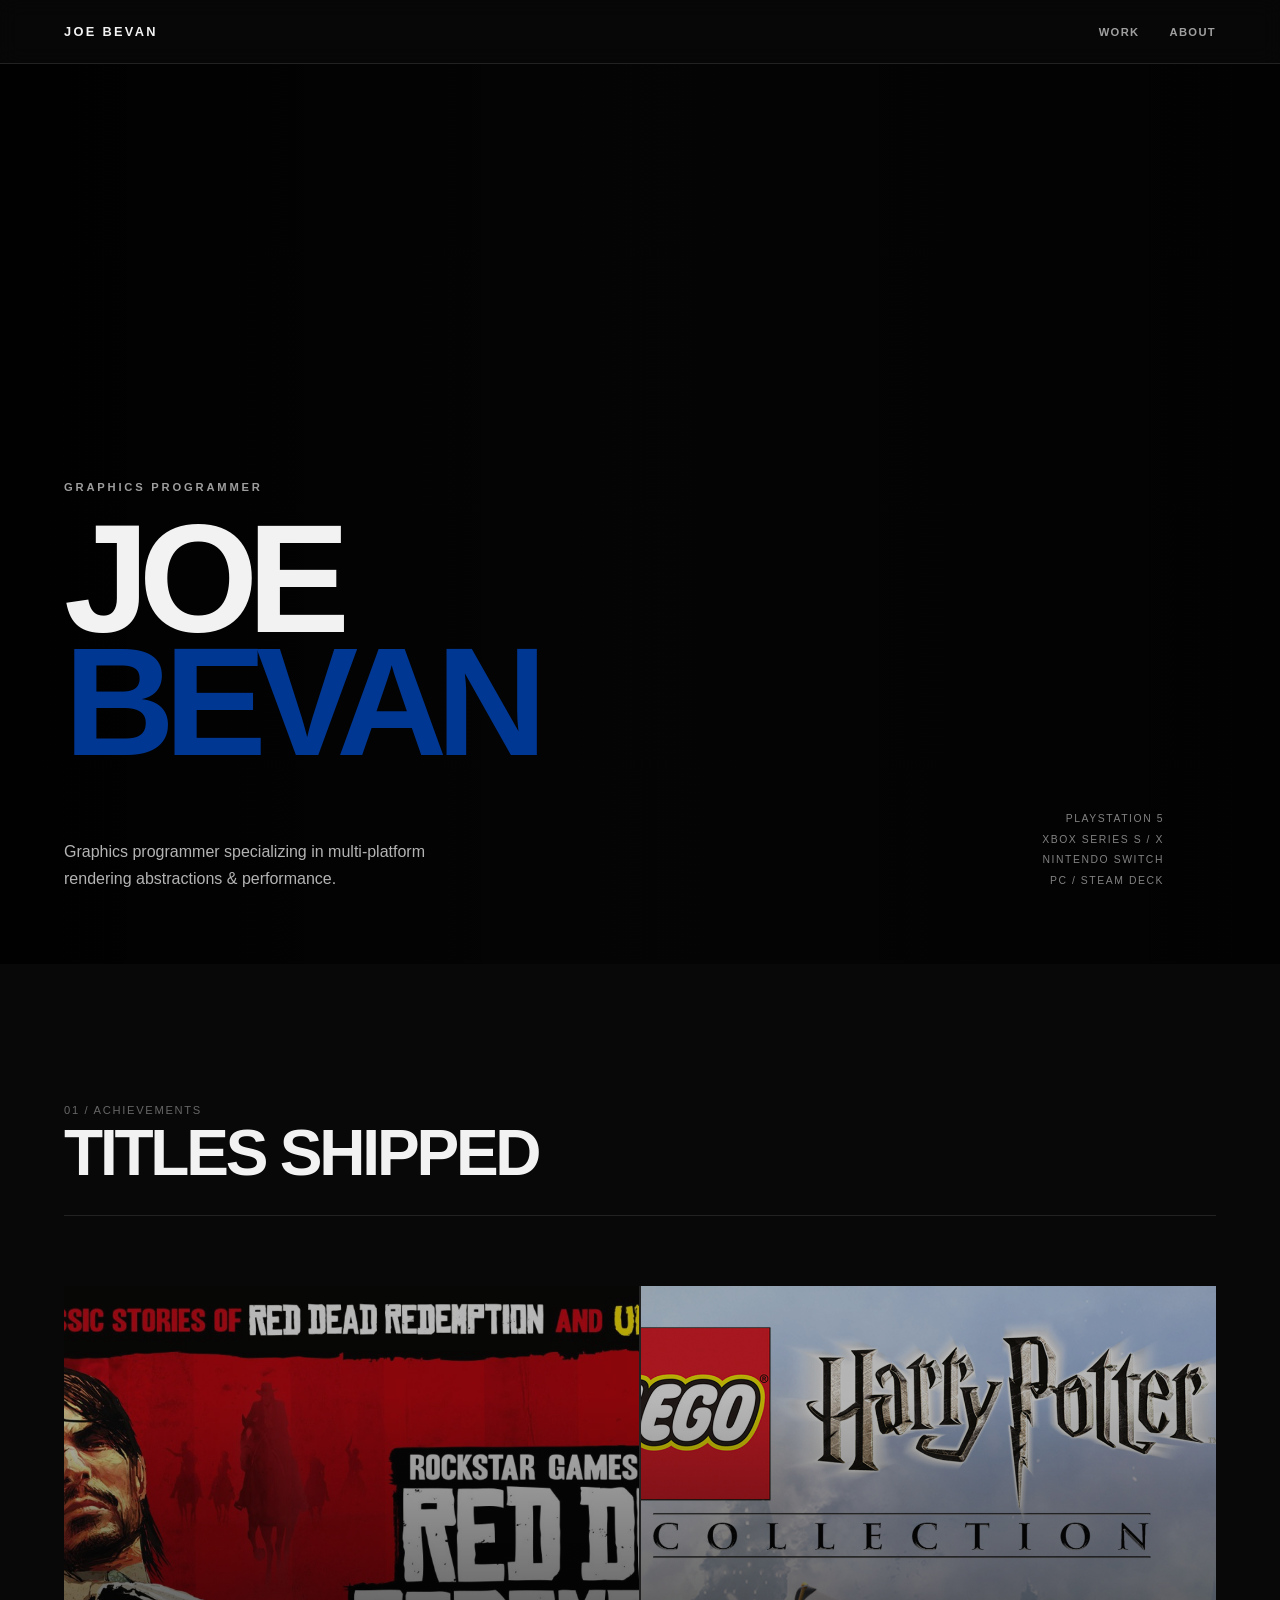
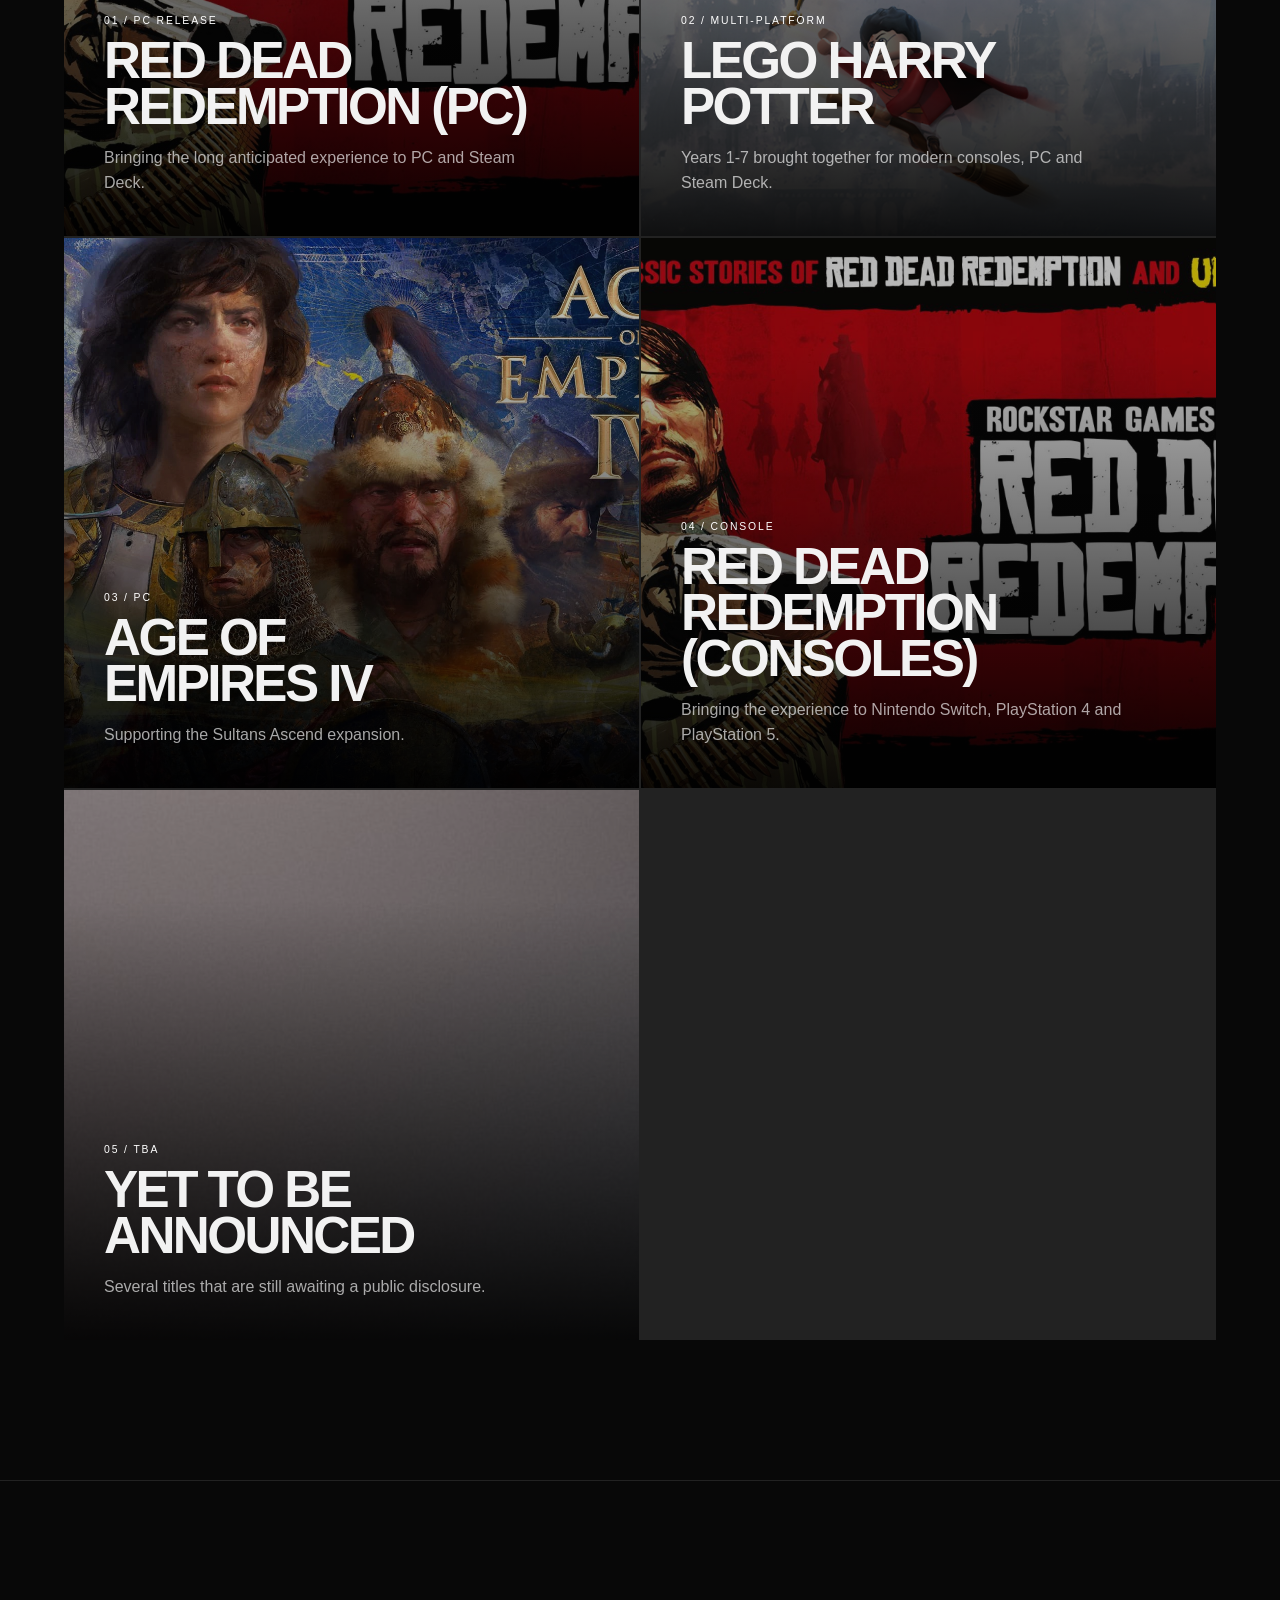
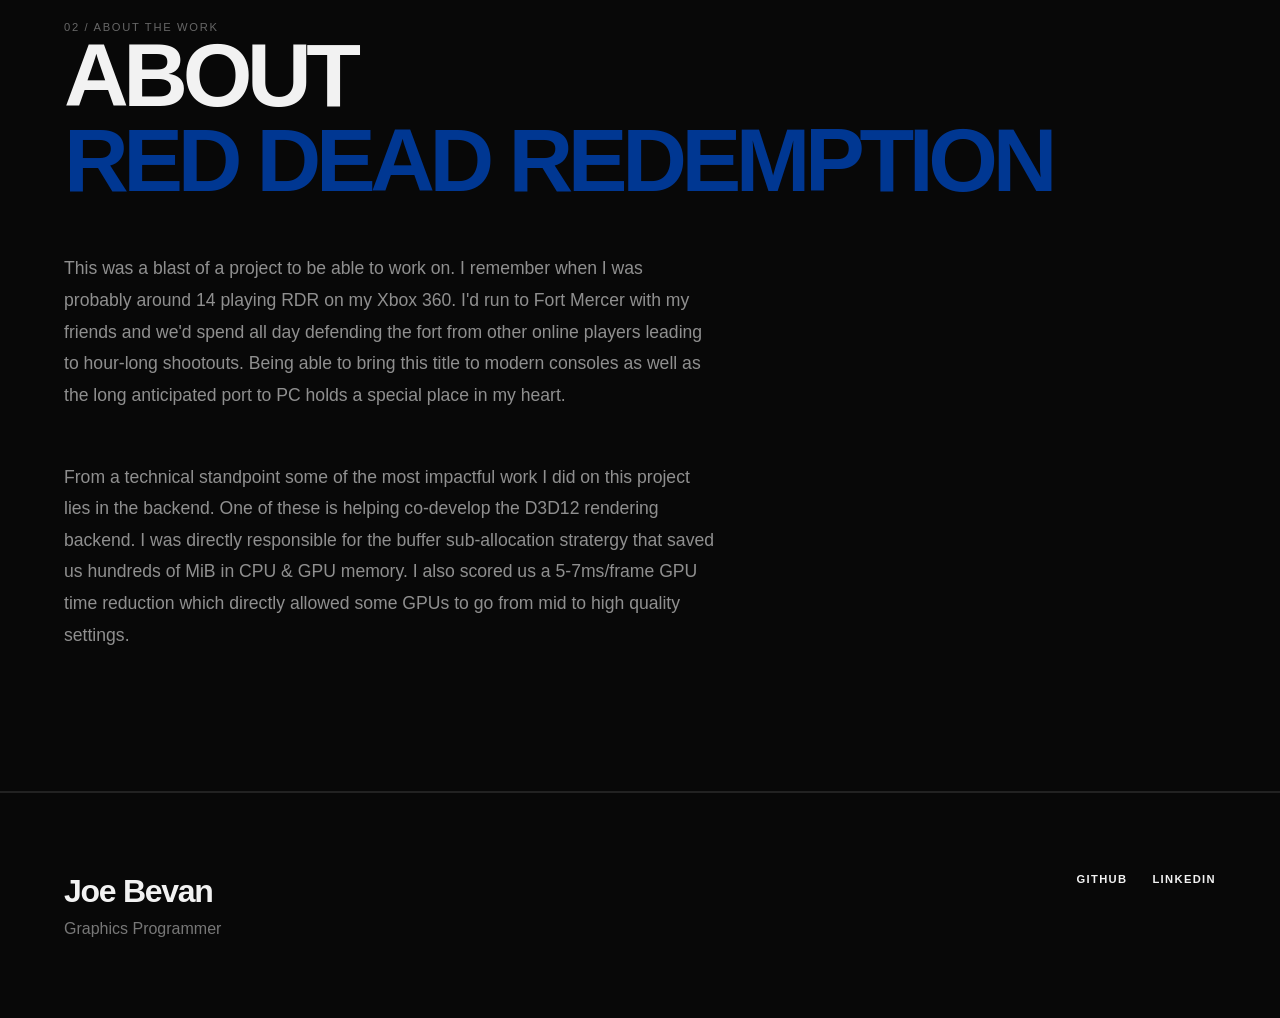
==== commit 6aa3cb2e: "Cleanup" ====
--- a/index.html
+++ b/index.html
@@ -66,11 +66,14 @@
 
 			<section>
 
+				<div class="section-number">
+                    01 / ACHIEVEMENTS
+                </div>
+
 				<div class="section-heading">
 					<h2>Titles shipped</h2>
-					<span class="section-number">01 — 04</span>
 				</div>
-
+					
 
 				<div class="projects">
 
@@ -99,8 +102,7 @@
 							</h3>
 
 							<p class="project-description">
-								Bringing Rockstar's classic open-world adventure
-								to modern PC hardware.
+								Bringing the long anticipated experience to PC and Steam Deck.
 							</p>
 
 						</div>
@@ -133,8 +135,8 @@
 							</h3>
 
 							<p class="project-description">
-								Years 1–7 brought together for modern console,
-								PC and Steam Deck hardware.
+								Years 1-7 brought together for modern consoles,
+								PC and Steam Deck.
 							</p>
 
 						</div>
@@ -167,8 +169,7 @@
 							</h3>
 
 							<p class="project-description">
-								Graphics and platform work supporting the
-								Sultans Ascend expansion.
+								Supporting the Sultans Ascend expansion. 
 							</p>
 
 						</div>
@@ -209,9 +210,71 @@
 
 					</a>
 
+
+					<!-- TO BE ANNOUNCED -->
+
+					<a
+						class="project"
+					>
+
+						<img
+							src="images/pic07.jpg"
+							alt="Red Dead Redemption (console)"
+						>
+
+						<div class="project-content">
+
+							<div class="project-meta">
+								05 / TBA
+							</div>
+
+							<h3>
+								Yet To Be Announced
+							</h3>
+
+							<p class="project-description">
+								Several titles that are still awaiting a public disclosure.
+							</p>
+
+						</div>
+
+					</a>
+
 				</div>
 
 			</section>
+
+
+			<section class="statement">
+
+                <div class="statement-inner">
+
+                    <div class="section-number">
+                        02 / ABOUT THE WORK
+                    </div>
+
+                    <h2>
+                        About<br>
+                        <span>Red Dead Redemption</span>
+                    </h2>
+
+                    <p>
+                    	This was a blast of a project to be able to work on. 
+						I remember when I was probably around 14 playing RDR on my Xbox 360. 
+						I'd run to Fort Mercer with my friends and we'd spend all day defending the fort from other online players leading to hour-long shootouts. 
+						Being able to bring this title to modern consoles as well as the long anticipated port to PC holds a special place in my heart.
+					</p>
+					<p>
+						From a technical standpoint some of the most impactful work I did on this project lies in the backend.
+						One of these is helping co-develop the D3D12 rendering backend. 
+						I was directly responsible for the buffer sub-allocation stratergy that saved us hundreds of MiB in CPU & GPU memory.
+						I also scored us a 5-7ms/frame GPU time reduction which directly allowed some GPUs to go from mid to high quality settings.
+					</p>
+
+                </div>
+
+            </section>
+
 		</main>
 
 
--- a/assets/css/index.css
+++ b/assets/css/index.css
@@ -131,7 +131,7 @@
 
 .hero h1 span {
     display: block;
-    color: #a8ff00;
+    color: rgb(0, 55, 146);
 }
 
 .hero-bottom {
@@ -267,7 +267,7 @@
     letter-spacing: 0.18em;
     text-transform: uppercase;
 
-    color: #a8ff00;
+    color: rgb(255, 255, 255);
 }
 
 .project h3 {
@@ -315,7 +315,7 @@
 }
 
 .statement h2 span {
-    color: #a8ff00;
+    color: rgb(0, 55, 146);
 }
 
 .statement p {
